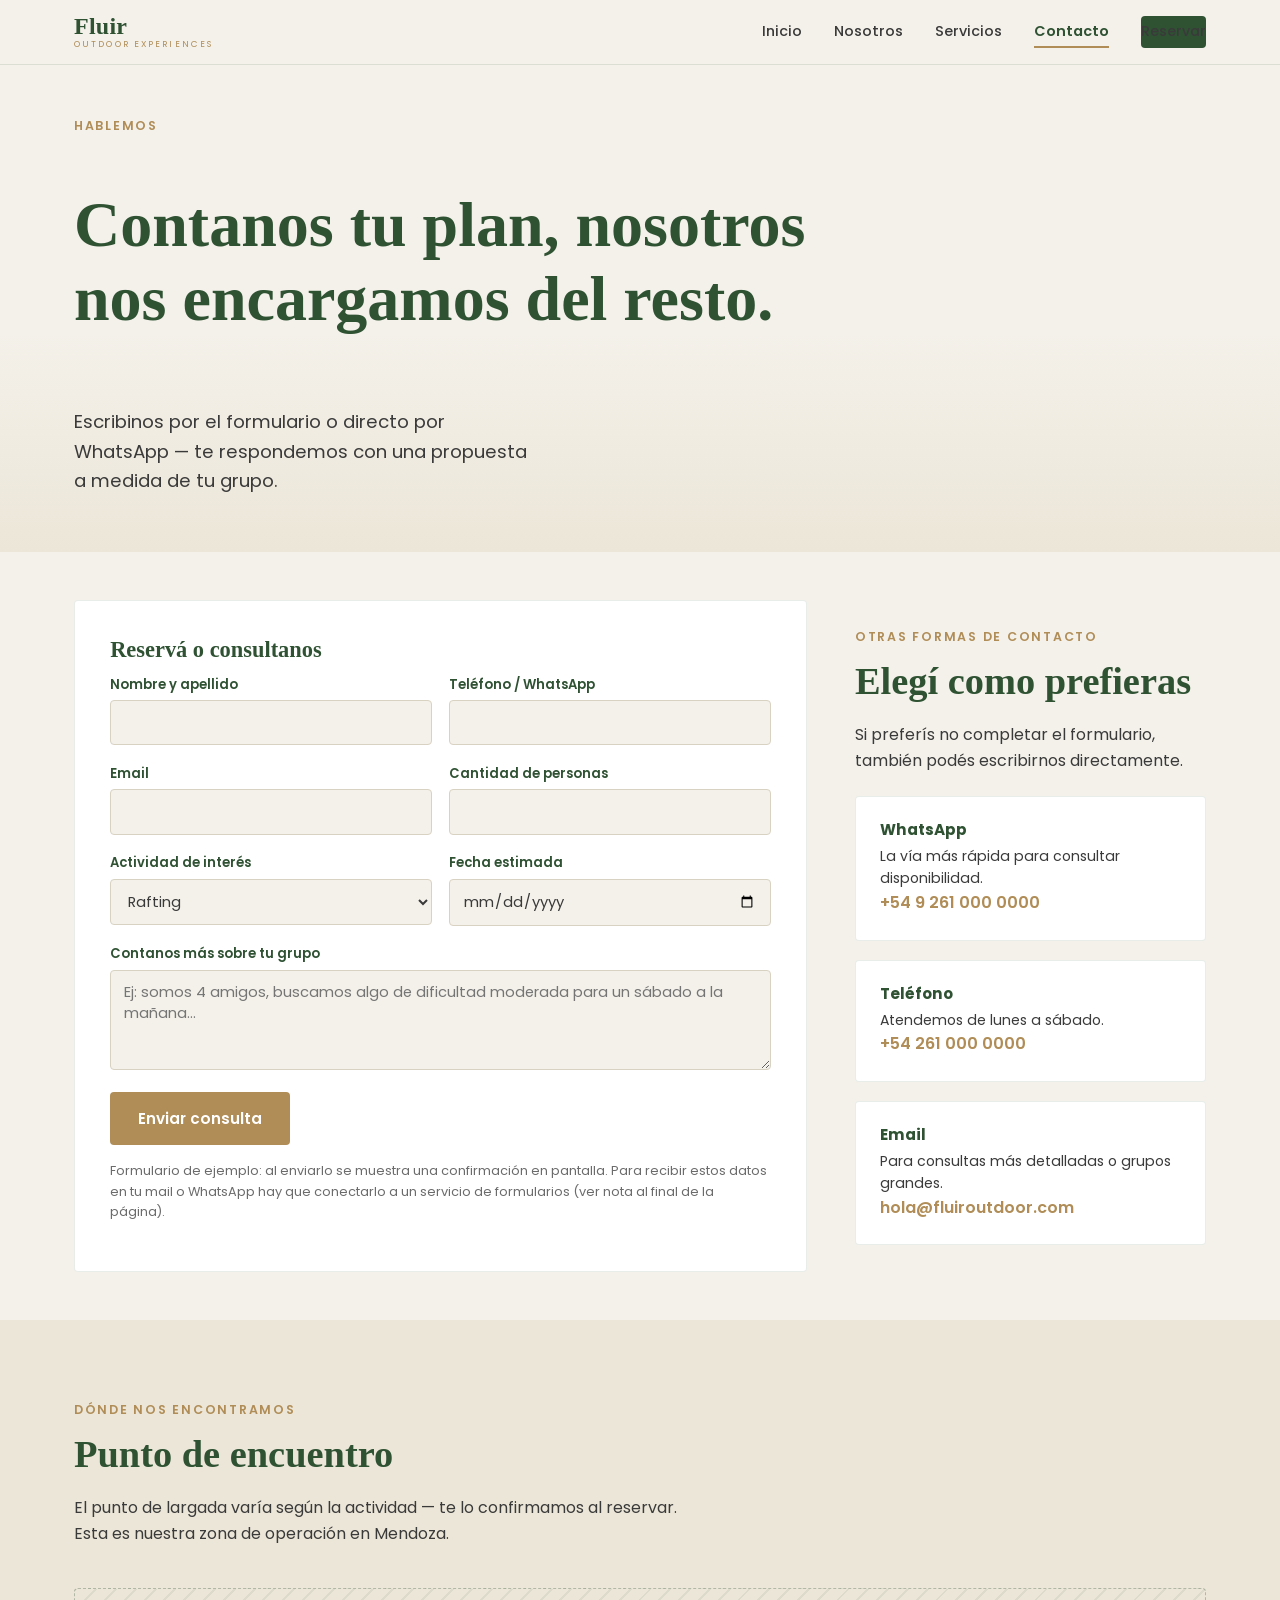
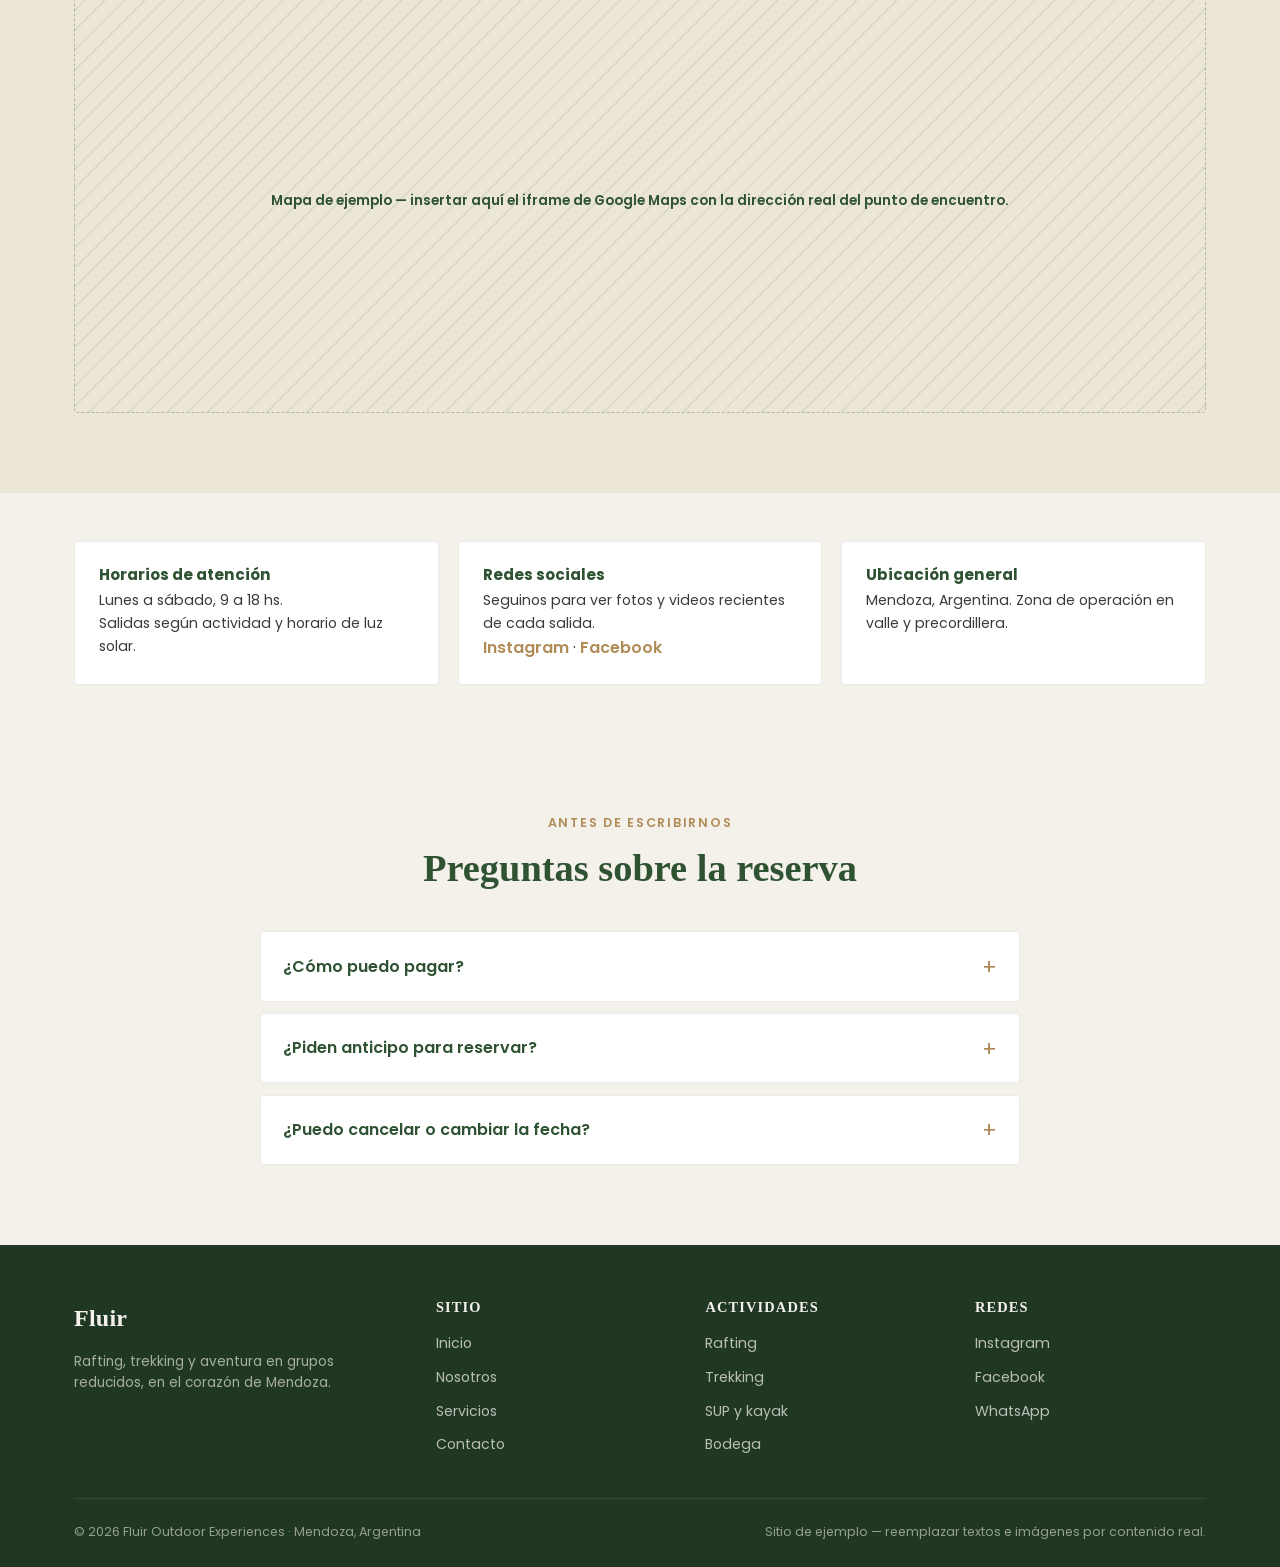
==== contacto.html @ 4bbe4c33 "Add files via upload" ====
<!DOCTYPE html>
<html lang="es">
<head>
<meta charset="UTF-8">
<meta name="viewport" content="width=device-width, initial-scale=1.0">
<title>Contacto — Fluir Outdoor Experiences</title>
<meta name="description" content="Reservá tu experiencia con Fluir Outdoor Experiences en Mendoza. Escribinos por WhatsApp o completá el formulario.">
<link rel="preconnect" href="https://fonts.googleapis.com">
<link href="https://fonts.googleapis.com/css2?family=Poppins:wght@400;500;600;700&display=swap" rel="stylesheet">
<link rel="stylesheet" href="style.css">
</head>
<body>

<header class="site-header">
  <nav class="nav">
    <a href="index.html" class="brand">
      <span class="brand-name">Fluir</span>
      <span class="brand-sub">Outdoor Experiences</span>
    </a>
    <button class="nav-toggle" aria-label="Abrir menú" aria-expanded="false">
      <span></span><span></span><span></span>
    </button>
    <div class="nav-links">
      <a href="index.html">Inicio</a>
      <a href="nosotros.html">Nosotros</a>
      <a href="servicios.html">Servicios</a>
      <a href="contacto.html" class="active">Contacto</a>
      <a href="contacto.html" class="nav-cta">Reservar</a>
    </div>
  </nav>
</header>

<!-- 1. HERO BREVE -->
<section class="hero hero-small">
  <div class="hero-inner">
    <p class="eyebrow">Hablemos</p>
    <h1>Contanos tu plan, nosotros nos encargamos del resto.</h1>
    <p class="lead">Escribinos por el formulario o directo por WhatsApp — te respondemos con una propuesta a medida de tu grupo.</p>
  </div>
</section>

<!-- 2. FORMULARIO -->
<section class="tight">
  <div class="wrap">
    <div class="split">
      <div class="form-card">
        <h2 style="font-size:1.4rem;">Reservá o consultanos</h2>
        <form id="contact-form">
          <div class="form-grid">
            <div class="field">
              <label for="nombre">Nombre y apellido</label>
              <input type="text" id="nombre" name="nombre" required>
            </div>
            <div class="field">
              <label for="telefono">Teléfono / WhatsApp</label>
              <input type="tel" id="telefono" name="telefono" required>
            </div>
            <div class="field">
              <label for="email">Email</label>
              <input type="email" id="email" name="email" required>
            </div>
            <div class="field">
              <label for="personas">Cantidad de personas</label>
              <input type="number" id="personas" name="personas" min="1">
            </div>
            <div class="field">
              <label for="actividad">Actividad de interés</label>
              <select id="actividad" name="actividad">
                <option>Rafting</option>
                <option>Trekking</option>
                <option>SUP</option>
                <option>Kayak de lago</option>
                <option>Cuatriciclos</option>
                <option>Bodega</option>
                <option>No estoy seguro/a todavía</option>
              </select>
            </div>
            <div class="field">
              <label for="fecha">Fecha estimada</label>
              <input type="date" id="fecha" name="fecha">
            </div>
            <div class="field full">
              <label for="mensaje">Contanos más sobre tu grupo</label>
              <textarea id="mensaje" name="mensaje" placeholder="Ej: somos 4 amigos, buscamos algo de dificultad moderada para un sábado a la mañana..."></textarea>
            </div>
          </div>
          <button type="submit" class="btn btn-primary" style="margin-top:1.4rem;">Enviar consulta</button>
          <p class="form-note">Formulario de ejemplo: al enviarlo se muestra una confirmación en pantalla. Para recibir estos datos en tu mail o WhatsApp hay que conectarlo a un servicio de formularios (ver nota al final de la página).</p>
          <div class="form-success" id="form-success">¡Gracias! Recibimos tu consulta y te vamos a responder a la brevedad.</div>
        </form>
      </div>

      <div>
        <p class="eyebrow">Otras formas de contacto</p>
        <h2>Elegí como prefieras</h2>
        <p>Si preferís no completar el formulario, también podés escribirnos directamente.</p>
        <div class="contact-info-grid" style="grid-template-columns:1fr; margin-top:1.4rem;">
          <div class="info-card">
            <h4>WhatsApp</h4>
            <p>La vía más rápida para consultar disponibilidad.</p>
            <a href="#" class="link">+54 9 261 000 0000</a>
          </div>
          <div class="info-card">
            <h4>Teléfono</h4>
            <p>Atendemos de lunes a sábado.</p>
            <a href="#" class="link">+54 261 000 0000</a>
          </div>
          <div class="info-card">
            <h4>Email</h4>
            <p>Para consultas más detalladas o grupos grandes.</p>
            <a href="#" class="link">hola@fluiroutdoor.com</a>
          </div>
        </div>
      </div>
    </div>
  </div>
</section>

<!-- 4. UBICACIÓN -->
<section style="background:var(--crema-2)">
  <div class="wrap">
    <div class="section-head">
      <p class="eyebrow">Dónde nos encontramos</p>
      <h2>Punto de encuentro</h2>
      <p>El punto de largada varía según la actividad — te lo confirmamos al reservar. Esta es nuestra zona de operación en Mendoza.</p>
    </div>
    <div class="map-block">
      <span>Mapa de ejemplo — insertar aquí el iframe de Google Maps con la dirección real del punto de encuentro.</span>
    </div>
  </div>
</section>

<!-- 5 y 6. HORARIOS Y REDES -->
<section class="tight">
  <div class="wrap">
    <div class="contact-info-grid">
      <div class="info-card">
        <h4>Horarios de atención</h4>
        <p>Lunes a sábado, 9 a 18 hs.<br>Salidas según actividad y horario de luz solar.</p>
      </div>
      <div class="info-card">
        <h4>Redes sociales</h4>
        <p>Seguinos para ver fotos y videos recientes de cada salida.</p>
        <a href="#" class="link">Instagram</a> · <a href="#" class="link">Facebook</a>
      </div>
      <div class="info-card">
        <h4>Ubicación general</h4>
        <p>Mendoza, Argentina. Zona de operación en valle y precordillera.</p>
      </div>
    </div>
  </div>
</section>

<!-- 7. FAQ DE RESERVA -->
<section>
  <div class="wrap">
    <div class="section-head center">
      <p class="eyebrow">Antes de escribirnos</p>
      <h2>Preguntas sobre la reserva</h2>
    </div>
    <div class="faq-list">
      <details class="faq-item">
        <summary>¿Cómo puedo pagar?</summary>
        <p class="faq-a">Aceptamos transferencia y efectivo. Para grupos grandes o agencias, consultanos por otras modalidades.</p>
      </details>
      <details class="faq-item">
        <summary>¿Piden anticipo para reservar?</summary>
        <p class="faq-a">Sí, para confirmar el cupo en tu grupo pedimos una seña. El resto se abona el día de la actividad.</p>
      </details>
      <details class="faq-item">
        <summary>¿Puedo cancelar o cambiar la fecha?</summary>
        <p class="faq-a">Sí, avisando con anticipación podés reprogramar sin costo. Consultanos las condiciones puntuales según la actividad.</p>
      </details>
    </div>
  </div>
</section>

<footer class="site-footer">
  <div class="wrap">
    <div class="footer-grid">
      <div class="footer-brand">
        <span class="brand-name">Fluir</span>
        <p>Rafting, trekking y aventura en grupos reducidos, en el corazón de Mendoza.</p>
      </div>
      <div>
        <h4>Sitio</h4>
        <ul>
          <li><a href="index.html">Inicio</a></li>
          <li><a href="nosotros.html">Nosotros</a></li>
          <li><a href="servicios.html">Servicios</a></li>
          <li><a href="contacto.html">Contacto</a></li>
        </ul>
      </div>
      <div>
        <h4>Actividades</h4>
        <ul>
          <li><a href="servicios.html#rafting">Rafting</a></li>
          <li><a href="servicios.html#trekking">Trekking</a></li>
          <li><a href="servicios.html#sup">SUP y kayak</a></li>
          <li><a href="servicios.html#bodega">Bodega</a></li>
        </ul>
      </div>
      <div>
        <h4>Redes</h4>
        <ul>
          <li><a href="#">Instagram</a></li>
          <li><a href="#">Facebook</a></li>
          <li><a href="#">WhatsApp</a></li>
        </ul>
      </div>
    </div>
    <div class="footer-bottom">
      <span>© 2026 Fluir Outdoor Experiences · Mendoza, Argentina</span>
      <span>Sitio de ejemplo — reemplazar textos e imágenes por contenido real.</span>
    </div>
  </div>
</footer>

<script src="script.js"></script>
</body>
</html>
---- style.css ----
/* ===========================================================
   FLUIR OUTDOOR EXPERIENCES — Design tokens
   Verde Montaña #2F5233 · Dorado Vendimia #B08D57
   Crema Piedra #F4F1EA · Azul Río #4A7C82
   Terracota Tierra #B5583B · Gris Piedra #3A3A3A
   Display: Georgia · Body/UI: Poppins
=========================================================== */

:root {
  --verde: #2F5233;
  --verde-oscuro: #203823;
  --dorado: #B08D57;
  --dorado-claro: #cfa876;
  --crema: #F4F1EA;
  --crema-2: #ece6d8;
  --azul-rio: #4A7C82;
  --terracota: #B5583B;
  --piedra: #3A3A3A;
  --blanco: #FFFFFF;

  --display: Georgia, "Times New Roman", serif;
  --body: 'Poppins', -apple-system, BlinkMacSystemFont, sans-serif;

  --radius: 4px;
  --max-width: 1180px;
}

* { box-sizing: border-box; }
html { scroll-behavior: smooth; }

@media (prefers-reduced-motion: reduce) {
  html { scroll-behavior: auto; }
  *, *::before, *::after { animation-duration: 0.001ms !important; transition-duration: 0.001ms !important; }
}

body {
  margin: 0;
  font-family: var(--body);
  color: var(--piedra);
  background: var(--crema);
  line-height: 1.6;
  -webkit-font-smoothing: antialiased;
}

img, svg { max-width: 100%; display: block; }

a { color: inherit; text-decoration: none; }

h1, h2, h3, h4 {
  font-family: var(--display);
  color: var(--verde);
  margin: 0 0 0.5em 0;
  line-height: 1.15;
  font-weight: 700;
}

h1 { font-size: clamp(2.4rem, 5vw, 4rem); }
h2 { font-size: clamp(1.7rem, 3vw, 2.4rem); }
h3 { font-size: 1.25rem; }

p { margin: 0 0 1em 0; }

.eyebrow {
  font-family: var(--body);
  font-weight: 600;
  letter-spacing: 0.14em;
  text-transform: uppercase;
  color: var(--dorado);
  font-size: 0.78rem;
}

.wrap {
  max-width: var(--max-width);
  margin: 0 auto;
  padding: 0 1.5rem;
}

section { padding: 5rem 0; }
section.tight { padding: 3rem 0; }

/* ---------- Focus ---------- */
a:focus-visible, button:focus-visible, input:focus-visible,
select:focus-visible, textarea:focus-visible, summary:focus-visible {
  outline: 3px solid var(--dorado);
  outline-offset: 2px;
}

/* ---------- Buttons ---------- */
.btn {
  display: inline-flex;
  align-items: center;
  gap: 0.5em;
  font-family: var(--body);
  font-weight: 600;
  font-size: 0.95rem;
  padding: 0.85em 1.7em;
  border-radius: var(--radius);
  border: 2px solid transparent;
  cursor: pointer;
  transition: transform 0.15s ease, background 0.15s ease, color 0.15s ease;
}
.btn:hover { transform: translateY(-2px); }
.btn-primary { background: var(--dorado); color: var(--blanco); }
.btn-primary:hover { background: var(--dorado-claro); }
.btn-outline { background: transparent; border-color: var(--crema); color: var(--crema); }
.btn-outline:hover { background: rgba(244,241,234,0.12); }
.btn-ghost { background: transparent; border-color: var(--verde); color: var(--verde); }
.btn-ghost:hover { background: var(--verde); color: var(--blanco); }

/* ===========================================================
   HEADER / NAV
=========================================================== */
.site-header {
  position: sticky; top: 0; z-index: 50;
  background: rgba(244,241,234,0.94);
  backdrop-filter: blur(6px);
  border-bottom: 1px solid rgba(47,82,51,0.12);
}
.nav {
  display: flex; align-items: center; justify-content: space-between;
  padding: 0.9rem 1.5rem;
  max-width: var(--max-width); margin: 0 auto;
}
.brand { display: flex; flex-direction: column; line-height: 1; }
.brand-name { font-family: var(--display); font-weight: 700; font-size: 1.5rem; color: var(--verde); letter-spacing: 0.01em; }
.brand-sub { font-size: 0.55rem; letter-spacing: 0.24em; text-transform: uppercase; color: var(--dorado); margin-top: 2px; }

.nav-links { display: flex; gap: 2rem; align-items: center; }
.nav-links a {
  font-size: 0.9rem; font-weight: 500; color: var(--piedra);
  position: relative; padding: 0.3em 0;
}
.nav-links a::after {
  content: ""; position: absolute; left: 0; bottom: 0; height: 2px; width: 0;
  background: var(--dorado); transition: width 0.2s ease;
}
.nav-links a:hover::after, .nav-links a.active::after { width: 100%; }
.nav-links a.active { color: var(--verde); font-weight: 600; }

.nav-cta { background: var(--verde); color: var(--blanco); padding: 0.6em 1.3em; border-radius: var(--radius); font-size: 0.85rem; font-weight: 600; }
.nav-cta:hover { background: var(--verde-oscuro); }

.nav-toggle { display: none; background: none; border: none; cursor: pointer; padding: 0.4rem; }
.nav-toggle span { display: block; width: 24px; height: 2px; background: var(--verde); margin: 5px 0; transition: 0.2s; }

@media (max-width: 860px) {
  .nav-toggle { display: block; }
  .nav-links {
    position: absolute; top: 100%; left: 0; right: 0;
    background: var(--crema); flex-direction: column; align-items: flex-start;
    padding: 1rem 1.5rem 1.5rem; gap: 1rem;
    border-bottom: 1px solid rgba(47,82,51,0.12);
    display: none;
  }
  .nav-links.open { display: flex; }
  .nav-cta { width: 100%; text-align: center; }
}

/* ===========================================================
   HERO (signature flowing path)
=========================================================== */
.hero {
  position: relative;
  background: linear-gradient(180deg, var(--crema) 0%, var(--crema) 55%, var(--crema-2) 100%);
  overflow: hidden;
  padding: 5.5rem 0 4rem;
}
.hero-inner {
  position: relative; z-index: 2;
  max-width: var(--max-width); margin: 0 auto; padding: 0 1.5rem;
  display: grid; gap: 2.5rem;
}
.hero h1 { max-width: 15ch; }
.hero .lead { font-size: 1.15rem; max-width: 42ch; color: var(--piedra); }
.hero-actions { display: flex; gap: 1rem; flex-wrap: wrap; margin-top: 1.2rem; }

.hero-path {
  position: absolute; left: 0; right: 0; bottom: -2px; z-index: 1;
  width: 100%; height: auto;
}

.hero-small { padding: 3.2rem 0 2.4rem; }
.hero-small h1 { max-width: 24ch; }

/* ===========================================================
   TRUST BAR
=========================================================== */
.trustbar { background: var(--verde); color: var(--crema); }
.trustbar .wrap {
  display: flex; flex-wrap: wrap; gap: 1.2rem 2.5rem;
  align-items: center; justify-content: center;
  padding: 1.4rem 1.5rem;
}
.trust-item { display: flex; align-items: center; gap: 0.6rem; font-size: 0.88rem; font-weight: 500; opacity: 0.95; }
.trust-item .dot { width: 6px; height: 6px; border-radius: 50%; background: var(--dorado); flex: none; }

/* ===========================================================
   SECTION HEADERS
=========================================================== */
.section-head { max-width: 640px; margin: 0 0 2.6rem 0; }
.section-head.center { margin-left: auto; margin-right: auto; text-align: center; }

/* ===========================================================
   ACTIVITY CARDS
=========================================================== */
.card-grid {
  display: grid; grid-template-columns: repeat(3, 1fr); gap: 1.6rem;
}
@media (max-width: 900px) { .card-grid { grid-template-columns: repeat(2, 1fr); } }
@media (max-width: 600px) { .card-grid { grid-template-columns: 1fr; } }

.card {
  background: var(--blanco); border-radius: var(--radius);
  overflow: hidden; border: 1px solid rgba(47,82,51,0.1);
  transition: transform 0.2s ease, box-shadow 0.2s ease;
  display: flex; flex-direction: column;
}
.card:hover { transform: translateY(-4px); box-shadow: 0 14px 28px rgba(58,58,58,0.12); }

.card-media {
  aspect-ratio: 4/3; position: relative;
  display: flex; align-items: flex-end; padding: 1rem;
}
.card-media.agua { background: linear-gradient(150deg, var(--azul-rio), #33565b); }
.card-media.tierra { background: linear-gradient(150deg, var(--terracota), #7e3c28); }
.card-media.bodega { background: linear-gradient(150deg, var(--dorado), #8a6a3c); }

.tag {
  font-size: 0.68rem; font-weight: 700; letter-spacing: 0.08em; text-transform: uppercase;
  color: var(--blanco); background: rgba(0,0,0,0.22);
  padding: 0.3em 0.7em; border-radius: 999px;
}

.card-body { padding: 1.3rem 1.4rem 1.5rem; display: flex; flex-direction: column; gap: 0.5rem; flex: 1; }
.card-body h3 { margin-bottom: 0.1rem; }
.card-meta { font-size: 0.8rem; color: var(--dorado); font-weight: 600; }
.card-desc { font-size: 0.92rem; color: var(--piedra); flex: 1; }
.card-link { font-size: 0.88rem; font-weight: 600; color: var(--verde); margin-top: 0.4rem; }
.card-link::after { content: " →"; }

/* filter tabs */
.filters { display: flex; gap: 0.7rem; flex-wrap: wrap; margin-bottom: 2.2rem; }
.filter-btn {
  font-family: var(--body); font-size: 0.85rem; font-weight: 600;
  padding: 0.55em 1.2em; border-radius: 999px; border: 1.5px solid var(--verde);
  background: transparent; color: var(--verde); cursor: pointer; transition: 0.15s ease;
}
.filter-btn.active, .filter-btn:hover { background: var(--verde); color: var(--blanco); }

/* ===========================================================
   DIFERENCIAL / SPLIT
=========================================================== */
.split { display: grid; grid-template-columns: 1fr 1fr; gap: 3rem; align-items: center; }
@media (max-width: 800px) { .split { grid-template-columns: 1fr; } }
.split.reverse .split-media { order: 2; }

.point-list { list-style: none; margin: 1.6rem 0 0; padding: 0; display: grid; gap: 1rem; }
.point-list li { display: flex; gap: 0.8rem; align-items: flex-start; font-size: 0.96rem; }
.point-list .mark {
  flex: none; width: 26px; height: 26px; border-radius: 50%;
  background: var(--dorado); color: var(--blanco); font-size: 0.75rem;
  display: flex; align-items: center; justify-content: center; font-weight: 700; margin-top: 2px;
}

.media-block {
  aspect-ratio: 5/4; border-radius: var(--radius);
  background: linear-gradient(145deg, var(--verde) 0%, var(--verde-oscuro) 60%, #16240f 100%);
  position: relative; overflow: hidden;
  display: flex; align-items: center; justify-content: center;
}
.media-block .caption {
  position: absolute; bottom: 1rem; left: 1rem; right: 1rem;
  color: var(--crema); font-size: 0.75rem; opacity: 0.75;
}

/* ===========================================================
   TESTIMONIALS
=========================================================== */
.testi-grid { display: grid; grid-template-columns: repeat(3, 1fr); gap: 1.6rem; }
@media (max-width: 900px) { .testi-grid { grid-template-columns: 1fr; } }
.testi {
  background: var(--blanco); border-radius: var(--radius); padding: 1.8rem;
  border-left: 3px solid var(--dorado);
}
.testi p.quote { font-style: italic; font-size: 0.98rem; margin-bottom: 1.1rem; }
.testi .who { font-size: 0.85rem; font-weight: 600; color: var(--verde); }
.testi .what { font-size: 0.78rem; color: var(--dorado); }

/* ===========================================================
   GALLERY (placeholder texture tiles)
=========================================================== */
.gallery-grid { display: grid; grid-template-columns: repeat(6, 1fr); gap: 0.7rem; }
@media (max-width: 800px) { .gallery-grid { grid-template-columns: repeat(3, 1fr); } }
.gtile {
  aspect-ratio: 1; border-radius: var(--radius); position: relative; overflow: hidden;
  display: flex; align-items: flex-end; padding: 0.6rem;
}
.gtile span { color: rgba(255,255,255,0.85); font-size: 0.65rem; font-weight: 600; }
.gtile:nth-child(1) { background: linear-gradient(160deg, var(--azul-rio), #2c4a4e); }
.gtile:nth-child(2) { background: linear-gradient(160deg, var(--verde), var(--verde-oscuro)); }
.gtile:nth-child(3) { background: linear-gradient(160deg, var(--dorado), #7e5f34); }
.gtile:nth-child(4) { background: linear-gradient(160deg, var(--terracota), #6f3122); }
.gtile:nth-child(5) { background: linear-gradient(160deg, #5c7a6a, var(--verde-oscuro)); }
.gtile:nth-child(6) { background: linear-gradient(160deg, var(--dorado-claro), var(--terracota)); }

/* ===========================================================
   FAQ ACCORDION
=========================================================== */
.faq-list { max-width: 760px; margin: 0 auto; display: grid; gap: 0.7rem; }
.faq-item { background: var(--blanco); border-radius: var(--radius); border: 1px solid rgba(47,82,51,0.1); }
.faq-item summary {
  cursor: pointer; list-style: none; padding: 1.1rem 1.4rem;
  font-weight: 600; color: var(--verde); display: flex; justify-content: space-between; align-items: center;
  gap: 1rem;
}
.faq-item summary::-webkit-details-marker { display: none; }
.faq-item summary::after {
  content: "+"; font-size: 1.3rem; color: var(--dorado); flex: none; transition: transform 0.2s ease; font-weight: 400;
}
.faq-item[open] summary::after { transform: rotate(45deg); }
.faq-item .faq-a { padding: 0 1.4rem 1.2rem; font-size: 0.93rem; color: var(--piedra); }

/* ===========================================================
   CTA BANNER
=========================================================== */
.cta-banner {
  background: var(--verde); color: var(--crema);
  padding: 4rem 0; text-align: center; position: relative; overflow: hidden;
}
.cta-banner h2 { color: var(--crema); }
.cta-banner p { color: rgba(244,241,234,0.85); max-width: 46ch; margin: 0 auto 1.6rem; }

/* ===========================================================
   FOOTER
=========================================================== */
.site-footer { background: var(--verde-oscuro); color: rgba(244,241,234,0.85); padding: 3.4rem 0 1.6rem; }
.footer-grid { display: grid; grid-template-columns: 1.4fr 1fr 1fr 1fr; gap: 2.4rem; }
@media (max-width: 800px) { .footer-grid { grid-template-columns: 1fr 1fr; } }
.footer-grid h4 { color: var(--crema); font-size: 0.9rem; text-transform: uppercase; letter-spacing: 0.08em; margin-bottom: 0.9rem; }
.footer-grid ul { list-style: none; margin: 0; padding: 0; display: grid; gap: 0.5rem; }
.footer-grid a { font-size: 0.88rem; opacity: 0.85; }
.footer-grid a:hover { opacity: 1; color: var(--dorado); }
.footer-brand .brand-name { color: var(--crema); }
.footer-brand p { font-size: 0.85rem; opacity: 0.75; margin-top: 0.8rem; max-width: 32ch; }
.footer-bottom {
  border-top: 1px solid rgba(244,241,234,0.15); margin-top: 2.6rem; padding-top: 1.4rem;
  display: flex; justify-content: space-between; flex-wrap: wrap; gap: 0.6rem;
  font-size: 0.78rem; opacity: 0.65;
}

/* ===========================================================
   FORM (contacto)
=========================================================== */
.form-card { background: var(--blanco); border-radius: var(--radius); padding: 2.2rem; border: 1px solid rgba(47,82,51,0.1); }
.form-grid { display: grid; grid-template-columns: 1fr 1fr; gap: 1.1rem; }
@media (max-width: 640px) { .form-grid { grid-template-columns: 1fr; } }
.field { display: flex; flex-direction: column; gap: 0.35rem; }
.field.full { grid-column: 1 / -1; }
.field label { font-size: 0.82rem; font-weight: 600; color: var(--verde); }
.field input, .field select, .field textarea {
  font-family: var(--body); font-size: 0.92rem; padding: 0.75em 0.9em;
  border: 1.5px solid #d8d2c2; border-radius: var(--radius); background: var(--crema);
  color: var(--piedra);
}
.field textarea { resize: vertical; min-height: 100px; }
.form-note { font-size: 0.8rem; color: var(--piedra); opacity: 0.75; margin-top: 1rem; }
.form-success {
  display: none; background: var(--crema-2); border-left: 3px solid var(--verde);
  padding: 1rem 1.2rem; border-radius: var(--radius); font-size: 0.9rem; margin-top: 1.2rem;
}
.form-success.show { display: block; }

/* contact info blocks */
.contact-info-grid { display: grid; grid-template-columns: repeat(3, 1fr); gap: 1.2rem; }
@media (max-width: 800px) { .contact-info-grid { grid-template-columns: 1fr; } }
.info-card { background: var(--blanco); border-radius: var(--radius); padding: 1.5rem; border: 1px solid rgba(47,82,51,0.1); }
.info-card h4 { font-family: var(--body); font-weight: 700; font-size: 0.95rem; color: var(--verde); margin-bottom: 0.4rem; }
.info-card p { font-size: 0.88rem; margin: 0; }
.info-card a.link { color: var(--dorado); font-weight: 600; }

.map-block {
  aspect-ratio: 16/6; border-radius: var(--radius); overflow: hidden;
  background:
    repeating-linear-gradient(135deg, rgba(47,82,51,0.08) 0 2px, transparent 2px 14px),
    var(--crema-2);
  display: flex; align-items: center; justify-content: center;
  border: 1px dashed rgba(47,82,51,0.3);
}
.map-block span { font-size: 0.85rem; color: var(--verde); font-weight: 600; text-align: center; padding: 0 1rem; }

/* value cards (nosotros) */
.value-grid { display: grid; grid-template-columns: repeat(3, 1fr); gap: 1.4rem; }
@media (max-width: 800px) { .value-grid { grid-template-columns: 1fr; } }
.value-card { background: var(--blanco); border-radius: var(--radius); padding: 1.7rem; border-top: 3px solid var(--dorado); }
.value-card h3 { font-size: 1.05rem; }
.value-card p { font-size: 0.9rem; margin: 0; }

/* team */
.team-grid { display: grid; grid-template-columns: repeat(4, 1fr); gap: 1.4rem; }
@media (max-width: 800px) { .team-grid { grid-template-columns: repeat(2, 1fr); } }
.team-card { text-align: center; }
.avatar {
  width: 84px; height: 84px; border-radius: 50%; margin: 0 auto 0.8rem;
  display: flex; align-items: center; justify-content: center;
  color: var(--blanco); font-family: var(--display); font-weight: 700; font-size: 1.3rem;
}
.team-card h4 { font-size: 0.95rem; margin: 0 0 0.1rem; color: var(--verde); }
.team-card .role { font-size: 0.78rem; color: var(--dorado); font-weight: 600; }

/* activity detail (servicios) */
.detail-card { background: var(--blanco); border-radius: var(--radius); overflow: hidden; border: 1px solid rgba(47,82,51,0.1); }
.detail-grid { display: grid; grid-template-columns: 1fr 1fr; }
@media (max-width: 800px) { .detail-grid { grid-template-columns: 1fr; } }
.detail-media { min-height: 320px; background: linear-gradient(150deg, var(--azul-rio), #2c4a4e); }
.detail-content { padding: 2.4rem; }
.spec-row { display: flex; gap: 1.4rem; flex-wrap: wrap; margin: 1.2rem 0 1.4rem; }
.spec { font-size: 0.82rem; }
.spec b { display: block; color: var(--verde); font-size: 0.95rem; }
.incl-grid { display: grid; grid-template-columns: 1fr 1fr; gap: 1rem; margin: 1.2rem 0; }
@media (max-width: 500px) { .incl-grid { grid-template-columns: 1fr; } }
.incl-grid ul { margin: 0; padding-left: 1.1rem; font-size: 0.88rem; }
.incl-grid h4 { font-size: 0.85rem; margin-bottom: 0.4rem; }
.incl-grid .yes h4 { color: var(--verde); }
.incl-grid .no h4 { color: var(--terracota); }

/* breadcrumbs / small helpers */
.badge-note {
  display: inline-block; font-size: 0.75rem; background: var(--crema-2); color: var(--piedra);
  padding: 0.4em 0.9em; border-radius: 999px; margin-bottom: 1.2rem;
}
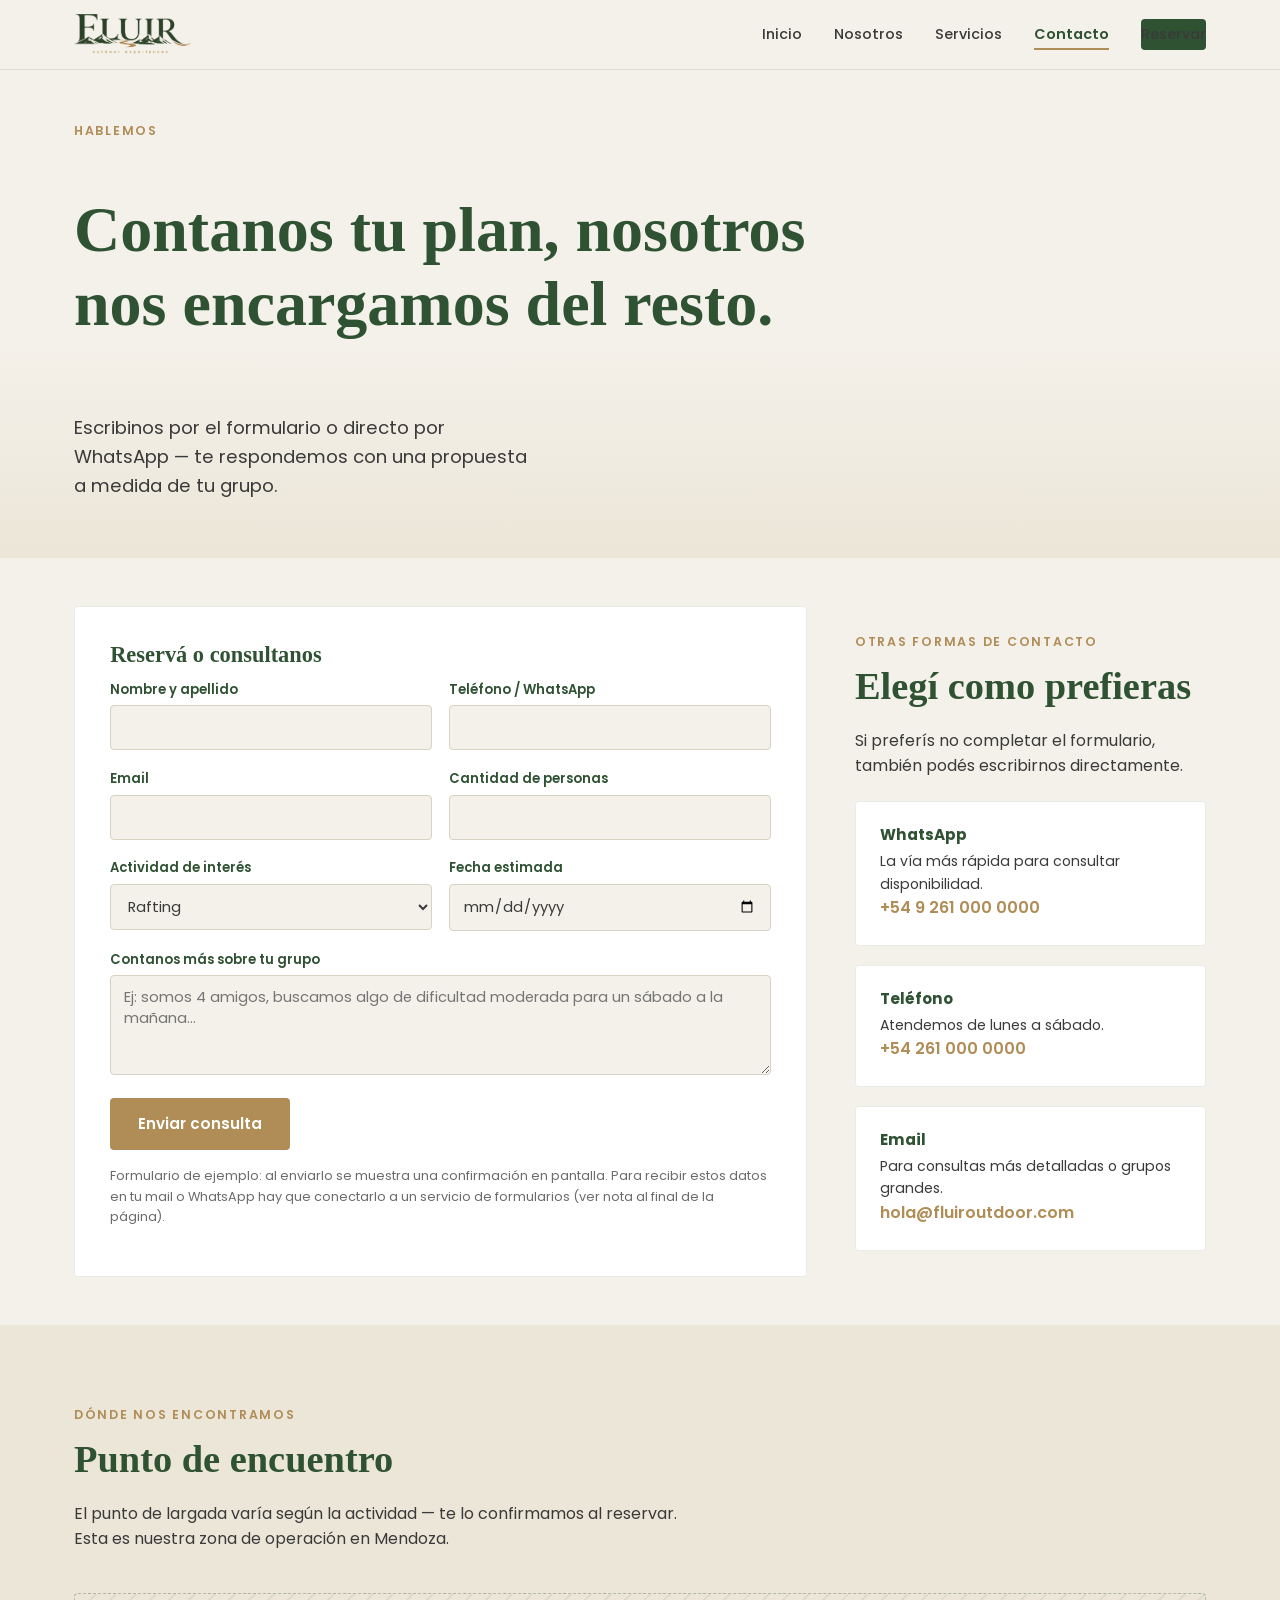
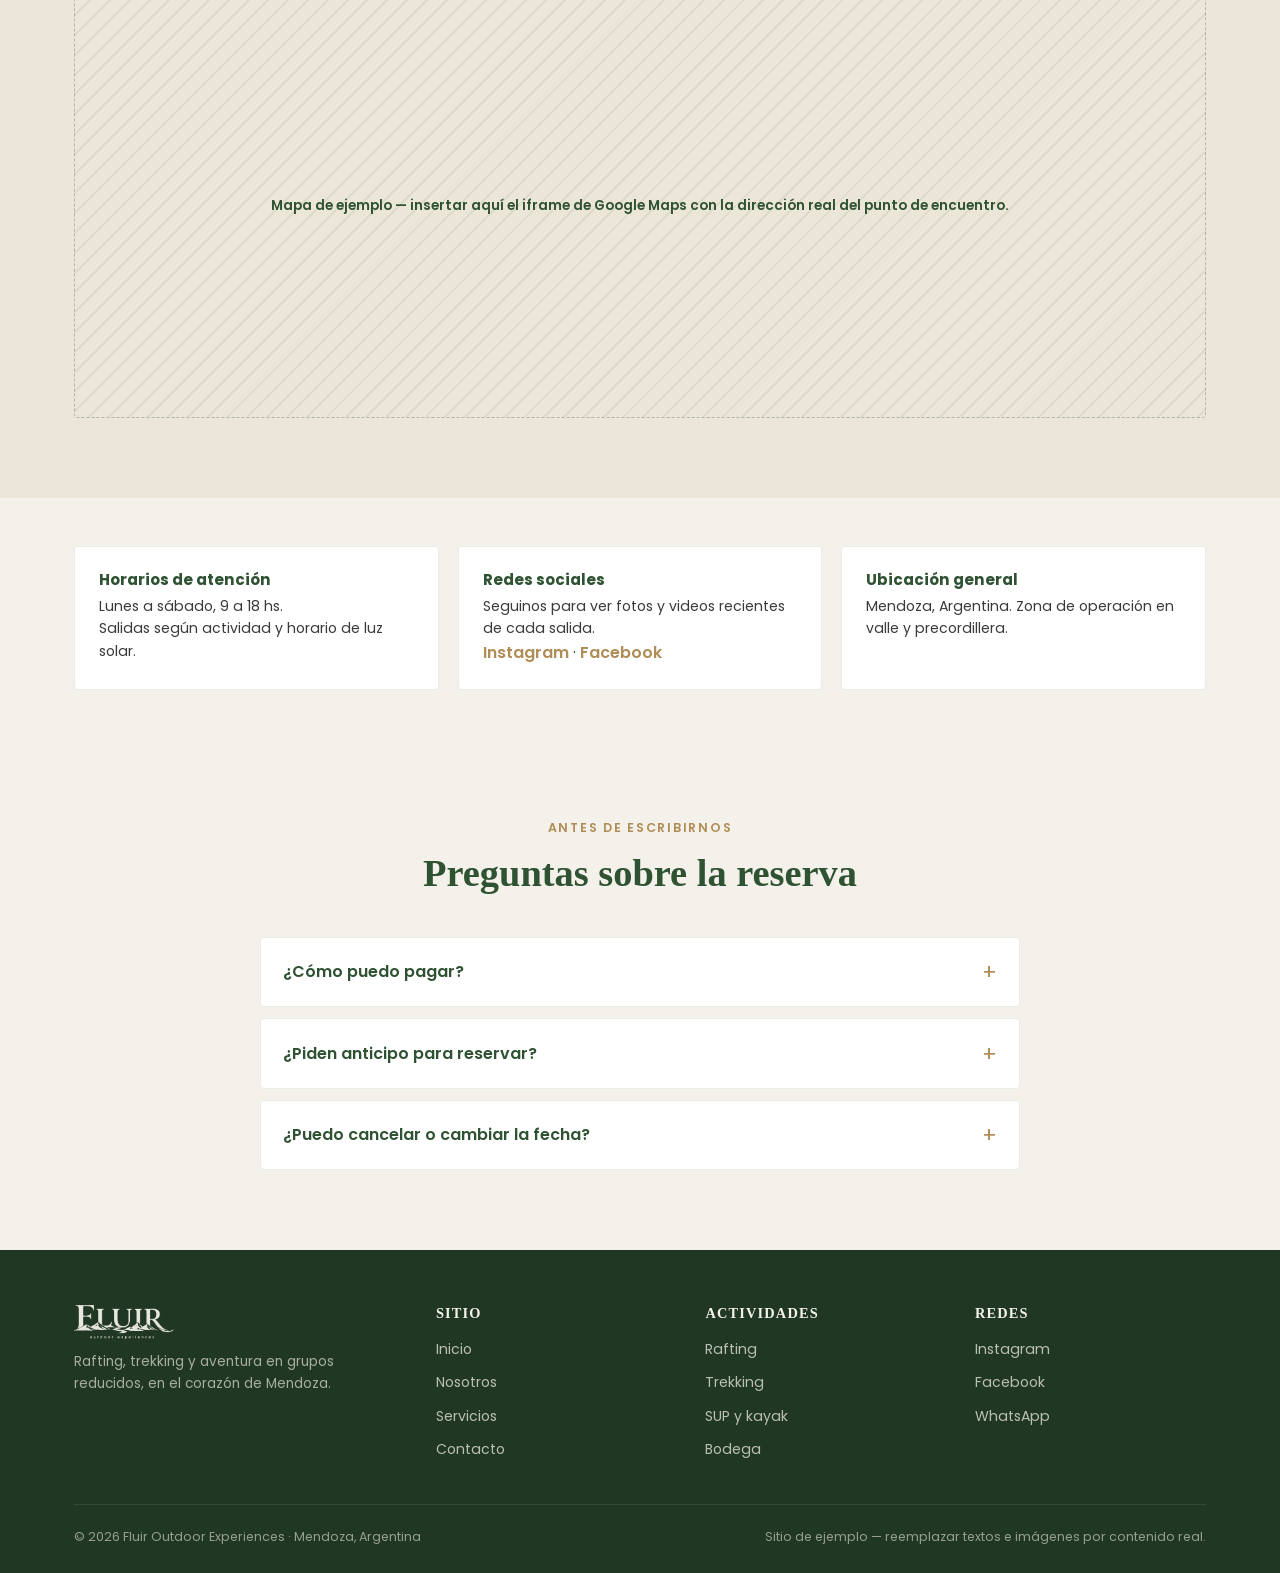
==== commit 3b9a5d77: "Add files via upload" ====
--- a/contacto.html
+++ b/contacto.html
@@ -8,14 +8,15 @@
 <link rel="preconnect" href="https://fonts.googleapis.com">
 <link href="https://fonts.googleapis.com/css2?family=Poppins:wght@400;500;600;700&display=swap" rel="stylesheet">
 <link rel="stylesheet" href="style.css">
+<link rel="icon" type="image/png" sizes="32x32" href="favicon-32.png">
+<link rel="apple-touch-icon" href="favicon-180.png">
 </head>
 <body>
 
 <header class="site-header">
   <nav class="nav">
     <a href="index.html" class="brand">
-      <span class="brand-name">Fluir</span>
-      <span class="brand-sub">Outdoor Experiences</span>
+      <img src="logo.png" alt="Fluir Outdoor Experiences" class="brand-logo">
     </a>
     <button class="nav-toggle" aria-label="Abrir menú" aria-expanded="false">
       <span></span><span></span><span></span>
@@ -179,7 +180,7 @@
   <div class="wrap">
     <div class="footer-grid">
       <div class="footer-brand">
-        <span class="brand-name">Fluir</span>
+        <img src="logo-cream.png" alt="Fluir Outdoor Experiences" class="footer-logo">
         <p>Rafting, trekking y aventura en grupos reducidos, en el corazón de Mendoza.</p>
       </div>
       <div>
--- a/style.css
+++ b/style.css
@@ -124,6 +124,7 @@
 .brand { display: flex; flex-direction: column; line-height: 1; }
 .brand-name { font-family: var(--display); font-weight: 700; font-size: 1.5rem; color: var(--verde); letter-spacing: 0.01em; }
 .brand-sub { font-size: 0.55rem; letter-spacing: 0.24em; text-transform: uppercase; color: var(--dorado); margin-top: 2px; }
+.brand-logo { height: 40px; width: auto; display: block; }
 
 .nav-links { display: flex; gap: 2rem; align-items: center; }
 .nav-links a {
@@ -224,6 +225,16 @@
 .card-media.agua { background: linear-gradient(150deg, var(--azul-rio), #33565b); }
 .card-media.tierra { background: linear-gradient(150deg, var(--terracota), #7e3c28); }
 .card-media.bodega { background: linear-gradient(150deg, var(--dorado), #8a6a3c); }
+.card-media.has-photo {
+  background-size: cover;
+  background-position: center;
+}
+.card-media.has-photo::before {
+  content: "";
+  position: absolute; inset: 0;
+  background: linear-gradient(180deg, rgba(0,0,0,0) 40%, rgba(0,0,0,0.45) 100%);
+}
+.card-media.has-photo .tag { position: relative; z-index: 1; }
 
 .tag {
   font-size: 0.68rem; font-weight: 700; letter-spacing: 0.08em; text-transform: uppercase;
@@ -342,6 +353,7 @@
 .footer-grid a:hover { opacity: 1; color: var(--dorado); }
 .footer-brand .brand-name { color: var(--crema); }
 .footer-brand p { font-size: 0.85rem; opacity: 0.75; margin-top: 0.8rem; max-width: 32ch; }
+.footer-logo { height: 34px; width: auto; display: block; opacity: 0.95; }
 .footer-bottom {
   border-top: 1px solid rgba(244,241,234,0.15); margin-top: 2.6rem; padding-top: 1.4rem;
   display: flex; justify-content: space-between; flex-wrap: wrap; gap: 0.6rem;
